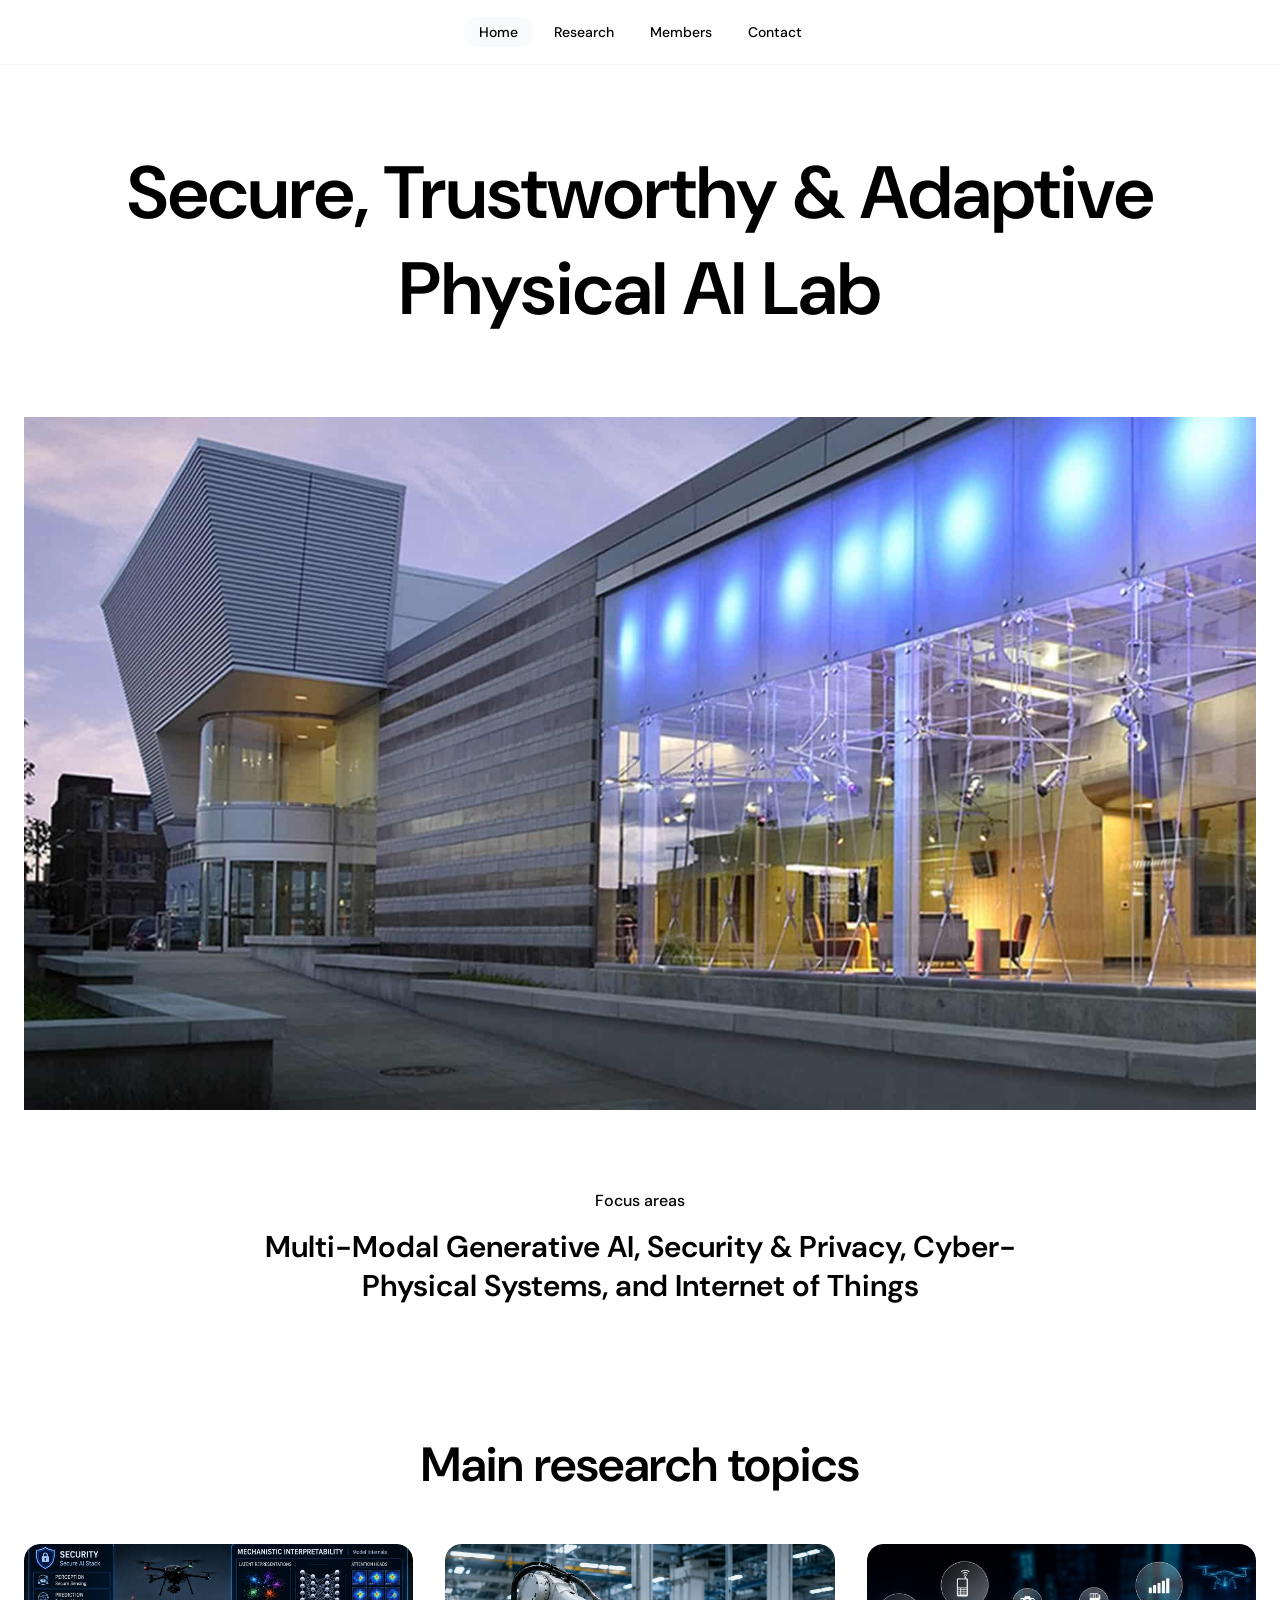
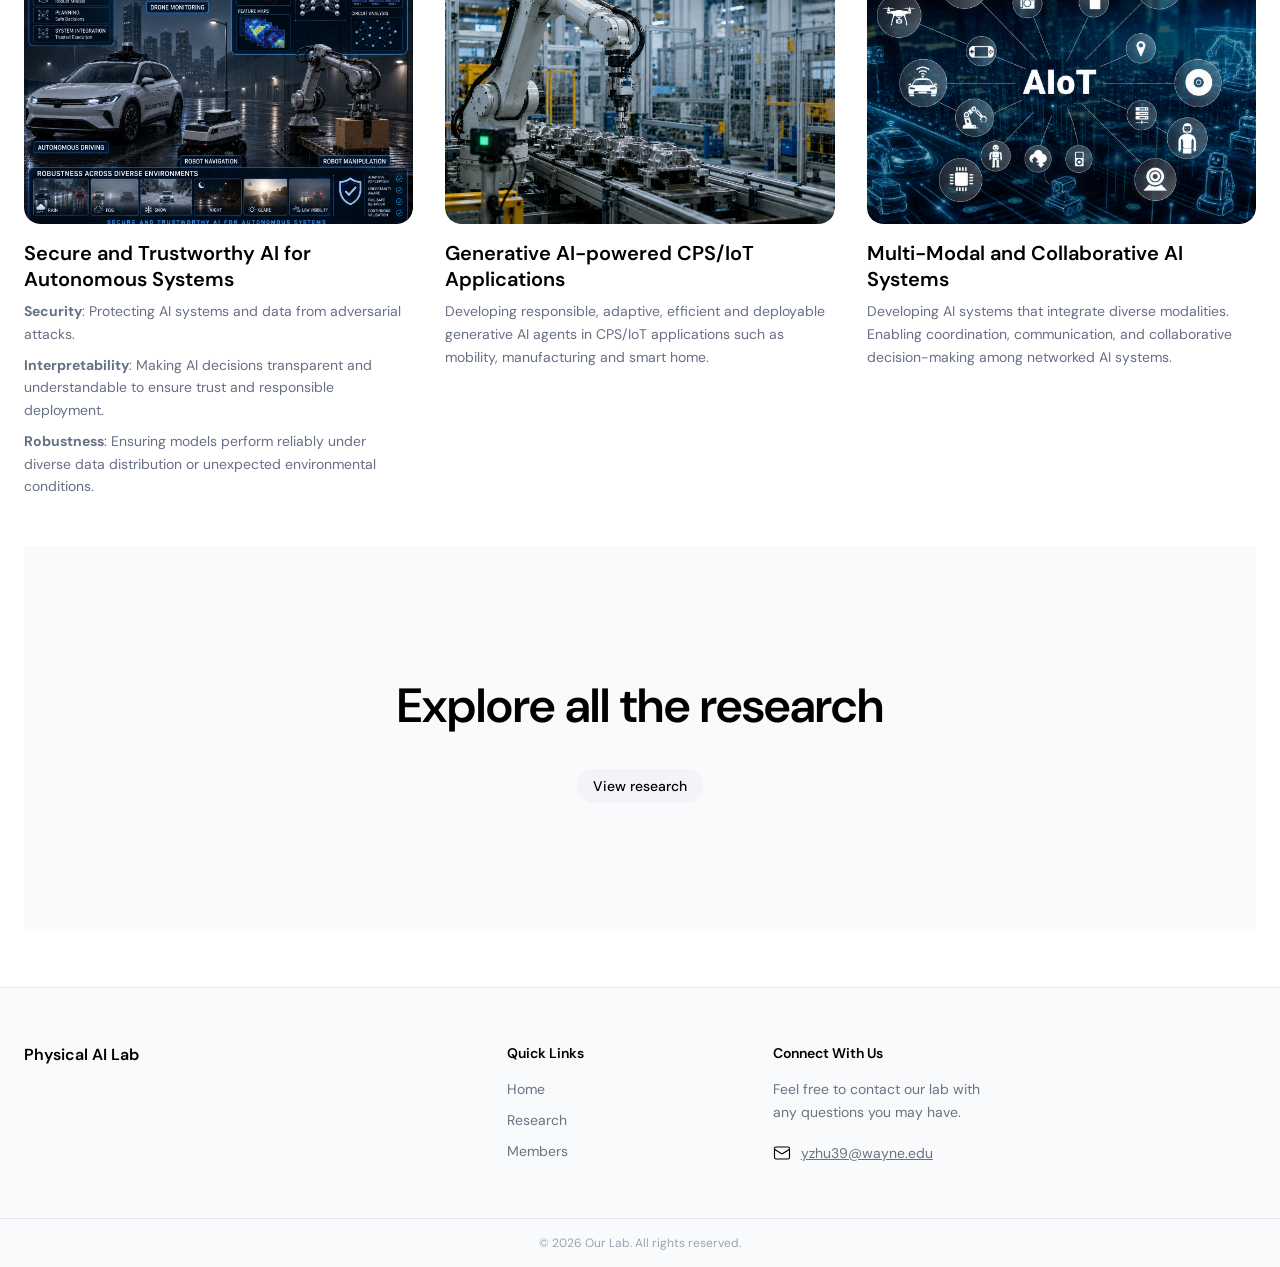
==== index.html @ b35528c7 "Initial commit" ====
<!DOCTYPE html>
<html lang="en">
<head>
  <meta charset="UTF-8" />
  <meta name="viewport" content="width=device-width, initial-scale=1.0" />
  <title>Home | AI Research Lab</title>
  <link rel="preconnect" href="https://fonts.googleapis.com" />
  <link rel="preconnect" href="https://fonts.gstatic.com" crossorigin />
  <link href="https://fonts.googleapis.com/css2?family=DM+Sans:ital,opsz,wght@0,9..40,300;0,9..40,400;0,9..40,500;0,9..40,600;0,9..40,700;1,9..40,400&display=swap" rel="stylesheet" />
  <link rel="stylesheet" href="css/styles.css" />
</head>
<body>

<!-- Loader -->
<div id="loader">
  <div class="loader-dots">
    <span class="loader-dot"></span>
    <span class="loader-dot"></span>
    <span class="loader-dot"></span>
  </div>
</div>

<!-- Header -->
<header>
  <div class="header-inner">
    <a href="index.html" class="header-logo"></a>
    <nav class="desktop-nav">
      <a href="index.html"   class="nav-link" data-page="index.html">Home</a>
      <!--<a href="about.html"   class="nav-link" data-page="about.html">About</a>-->
      <a href="research.html" class="nav-link" data-page="research.html">Research</a>
      <a href="members.html"  class="nav-link" data-page="members.html">Members</a>
      <button class="nav-link contact-link">Contact</button>

    </nav>
    <div></div>
    <button id="hamburger" class="hamburger" aria-label="Toggle menu" aria-expanded="false">
      <span class="hamburger-line"></span>
      <span class="hamburger-line"></span>
      <span class="hamburger-line"></span>
    </button>
  </div>
  <nav id="mobile-nav" class="mobile-nav">
    <a href="index.html"   class="mobile-nav-link" data-page="index.html">Home</a>
    <!--<a href="about.html"   class="mobile-nav-link" data-page="about.html">About</a>-->
    <a href="research.html" class="mobile-nav-link" data-page="research.html">Research</a>
    <a href="members.html"  class="mobile-nav-link" data-page="members.html">Members</a>
    <button class="mobile-nav-link contact-link">Contact</button>
    
  </nav>
</header>

<!-- Main -->
<main>
  <div class="container">

    <!-- Banner -->
    <div class="page-banner" style="margin-bottom:0;">
      <h1 class="page-banner-title">Secure, Trustworthy & Adaptive Physical AI Lab</h1>
      <!--<p class="page-banner-subtitle">
        the intersection of <strong>Physical AI</strong>, 
        <strong>Generative AI Agents</strong>, <strong>Security</strong>, 
        <strong>Cyber-Physical Systems (CPS)</strong>, and the 
        <strong>Internet of Things (IoT)</strong>-->
      </p>
      <img src="assets/images/techtown.jpg" alt="Home banner" class="page-banner-img" />
    </div>

    <!-- Focus areas -->
    <div class="focus-areas">
      <p class="focus-areas-label">Focus areas</p>
      <h2 class="focus-areas-heading">
        Multi-Modal Generative AI, Security & Privacy, 
        Cyber-Physical Systems, and 
        Internet of Things
      </h2>
    </div>

    <!-- AI/ML Research Focus -->
    <div class="research-grid-section">
      <div class="research-grid-header">
        <h2 class="research-grid-title">Main research topics</h2>
        <!-- <p class="research-grid-desc">
          Key research domains explored in our lab
        </p>-->
      </div>
      <div class="research-grid-cards">
        <div class="grid-card">
          <div class="grid-card-img-wrap">
            <img src="assets/images/trustworthy-ai.png" alt="Secure AI" class="grid-card-img" />
          </div>
          <div class="grid-card-content">
            <h3 class="grid-card-title">Secure and Trustworthy AI for Autonomous Systems</h3>
            <p class="grid-card-desc"><strong>Security</strong>: Protecting AI systems and data from adversarial attacks.</p> 
            <p class="grid-card-desc"><strong>Interpretability</strong>: Making AI decisions transparent and understandable to ensure trust and responsible deployment.</p>
            <p class="grid-card-desc"><strong>Robustness</strong>: Ensuring models perform reliably under diverse data distribution or unexpected environmental conditions.</p>
          </div>
        </div>
        <div class="grid-card">
          <div class="grid-card-img-wrap">
            <img src="assets/images/application.png" alt="Applications" class="grid-card-img" />
          </div>
          <div class="grid-card-content">
            <h3 class="grid-card-title">Generative AI-powered CPS/IoT Applications</h3>
            <p class="grid-card-desc">Developing responsible, adaptive, efficient and deployable generative AI agents in CPS/IoT applications such as mobility, manufacturing and smart home.</p>
          </div>
        </div>
        <div class="grid-card">
          <div class="grid-card-img-wrap">
            <img src="assets/images/connected-ai.png" alt="Multi-modal" class="grid-card-img" />
          </div>
          <div class="grid-card-content">
            <h3 class="grid-card-title">Multi-Modal and Collaborative AI Systems</h3>
            <p class="grid-card-desc">Developing AI systems that integrate diverse modalities. Enabling coordination, communication, and collaborative decision-making among networked AI systems.</p>
          </div>
        </div>
        <!-- <div class="grid-card">
          <div class="grid-card-img-wrap">
            <img src="assets/images/aiml-4.png" alt="Domain Generalization" class="grid-card-img" />
          </div>
          <div class="grid-card-content">
            <h3 class="grid-card-title">Multi-Modal Perception</h3>
            <p class="grid-card-desc">Enabling models to generalize effectively across unseen environments and diverse data distributions.</p>
          </div>
        </div>
        <div class="grid-card">
          <div class="grid-card-img-wrap">
            <img src="assets/images/aiml-5.png" alt="Domain Adaptation" class="grid-card-img" />
          </div>
          <div class="grid-card-content">
            <h3 class="grid-card-title">Connected and distributed intelligence</h3>
            <p class="grid-card-desc">Adapting models from one domain to another to improve performance in changing conditions.</p>
          </div>
        </div>
        <div class="grid-card">
          <div class="grid-card-img-wrap">
            <img src="assets/images/aiml-6.png" alt="Reinforcement Learning" class="grid-card-img" />
          </div>
          <div class="grid-card-content">
            <h3 class="grid-card-title">Reinforcement Learning</h3>
            <p class="grid-card-desc">Training agents through reward-based mechanisms to make optimal sequential decisions.</p>
          </div>
        </div>-->
      </div>
    </div>

    <!-- Applications -->
    <!-- <div class="research-grid-section">
      <div class="research-grid-header">
        <h2 class="research-grid-title">Applications</h2>
        <p class="research-grid-desc">
          Below are some of the different domains or applications in which we work on and apply our efforts to.
        </p>
      </div>
      <div class="research-grid-cards">
        <div class="grid-card">
          <div class="grid-card-img-wrap">
            <img src="assets/images/application-1.png" alt="Autonomous Driving" class="grid-card-img" />
          </div>
          <div class="grid-card-content">
            <h3 class="grid-card-title">Autonomous Driving</h3>
            <p class="grid-card-desc">Autonomous driving uses AI, sensors, and data processing to enable safe self-driving vehicles.</p>
          </div>
        </div>
        <div class="grid-card">
          <div class="grid-card-img-wrap">
            <img src="assets/images/application-3.png" alt="Intelligent Manufacturing" class="grid-card-img" />
          </div>
          <div class="grid-card-content">
            <h3 class="grid-card-title">Intelligent Manufacturing</h3>
            <p class="grid-card-desc">Intelligent manufacturing uses AI, automation, and data analytics to optimize processes, productivity, and innovation.</p>
          </div>
        </div>
        <div class="grid-card">
          <div class="grid-card-img-wrap">
            <img src="assets/images/application-2.png" alt="Smart Cities" class="grid-card-img" />
          </div>
          <div class="grid-card-content">
            <h3 class="grid-card-title">Robotics</h3>
            <p class="grid-card-desc">Smart cities integrate technology, data, and infrastructure to improve efficiency, sustainability, and residents' lives.</p>
          </div>
        </div>
      </div>
    </div>-->

    <!-- Courses Taught -->
    <!--<div class="research-grid-section">
      <div class="research-grid-header">
        <h2 class="research-grid-title">Courses Taught</h2>
        <p class="research-grid-desc">
          Take a class or course with me, below are some of the courses I teach in the fall and winter.
        </p>
      </div>
      <div class="research-grid-cards">
        <div class="grid-card">
          <div class="grid-card-img-wrap">
            <img src="assets/images/course-1.png" alt="Computer Systems Security" class="grid-card-img" />
          </div>
          <div class="grid-card-content">
            <h3 class="grid-card-title">Computer Systems Security</h3>
            <p class="grid-card-desc">Computer systems security protects networks, hardware, and software from cyberattacks, threats, and unauthorized access.</p>
          </div>
        </div>
        <div class="grid-card">
          <div class="grid-card-img-wrap">
            <img src="assets/images/course-2.png" alt="Secure Machine Learning" class="grid-card-img" />
          </div>
          <div class="grid-card-content">
            <h3 class="grid-card-title">Secure Machine Learning</h3>
            <p class="grid-card-desc">Secure machine learning defends algorithms and data against adversarial attacks, ensuring trustworthy systems.</p>
          </div>
        </div>
        <div class="grid-card">
          <div class="grid-card-img-wrap">
            <img src="assets/images/course-3.png" alt="Introduction to ML" class="grid-card-img" />
          </div>
          <div class="grid-card-content">
            <h3 class="grid-card-title">Introduction To Machine Learning &amp; Applications</h3>
            <p class="grid-card-desc">Machine learning enables data-driven systems to learn patterns, powering healthcare, finance, and automation.</p>
          </div>
        </div>
      </div>
    </div>-->

    <!-- Explore CTA -->
    <div style="margin: 3rem 0;">
      <div class="explore-section">
        <h2 class="explore-title">Explore all the research</h2>
        <a href="research.html" class="explore-btn">View research</a>
      </div>
    </div>

  </div>
</main>

<!-- Footer -->
<footer id="contact">
  <div class="footer-inner">
    <div class="footer-grid">
      <div>
        <p class="footer-brand-name">Physical AI Lab</p>
        <!--<p class="footer-brand-desc">Our lab is dedicated to advancing global research, driving meaningful breakthroughs across diverse fields of innovation.</p>-->
      </div>
      <div>
        <p class="footer-col-title">Quick Links</p>
        <ul class="footer-links">
          <li><a href="index.html">Home</a></li>
          <!--<li><a href="about.html">About</a></li>-->
          <li><a href="research.html">Research</a></li>
          <li><a href="members.html">Members</a></li>
        </ul>
      </div>
      <!--<div>
        <p class="footer-col-title">Collaboration Requests</p>
        <div class="footer-mail-row">
          <svg width="18" height="18" viewBox="0 0 24 24" fill="none" stroke="currentColor" stroke-width="1.5" stroke-linecap="round" stroke-linejoin="round"><rect width="20" height="16" x="2" y="4" rx="2"/><path d="m22 7-8.97 5.7a1.94 1.94 0 0 1-2.06 0L2 7"/></svg>
          <a href="mailto:yzhu39@wayne.edu">yzhu39@wayne.edu</a>
        </div>
      </div>-->
      <div>
        <p class="footer-col-title">Connect With Us</p>
        <p class="footer-connect-desc">Feel free to contact our lab with any questions you may have.</p>
        <div class="footer-mail-row">
          <svg width="18" height="18" viewBox="0 0 24 24" fill="none" stroke="currentColor" stroke-width="1.5" stroke-linecap="round" stroke-linejoin="round"><rect width="20" height="16" x="2" y="4" rx="2"/><path d="m22 7-8.97 5.7a1.94 1.94 0 0 1-2.06 0L2 7"/></svg>
          <a href="mailto:yzhu39@wayne.edu">yzhu39@wayne.edu</a>
        </div>
      </div>
    </div>
  </div>
  <div class="footer-bottom">
    <div class="footer-bottom-inner">
      <p class="footer-copyright">&copy; <span id="footer-year"></span> Our Lab. All rights reserved.</p>
    </div>
  </div>
</footer>

<script src="js/main.js"></script>
</body>
</html>
---- css/styles.css ----
/* Design tokens */
:root {
  --color-primary: #000000;
  --color-secondary: #F9FAFB;
  --color-gray50: #667085;
  --color-gray100: #F2F4F7;
  --color-gray300: #D0D5DD;
  --font-sans: 'DM Sans', sans-serif;
}

/* Reset */
*, *::before, *::after { box-sizing: border-box; margin: 0; padding: 0; }
body {
  font-family: var(--font-sans);
  -webkit-font-smoothing: antialiased;
  -moz-osx-font-smoothing: grayscale;
  color: var(--color-primary);
  background: #fff;
}
img { max-width: 100%; display: block; }
a { color: inherit; }
button { font-family: var(--font-sans); }

/* Loader */
#loader {
  position: fixed;
  inset: 0;
  z-index: 100;
  display: flex;
  align-items: center;
  justify-content: center;
  background: #fff;
}
.loader-dots { display: flex; gap: 0.5rem; }
.loader-dot {
  width: 12px;
  height: 12px;
  border-radius: 50%;
  background: #000;
  animation: dot-bounce 0.6s infinite alternate ease-in-out;
}
.loader-dot:nth-child(2) { animation-delay: 0.15s; }
.loader-dot:nth-child(3) { animation-delay: 0.3s; }
@keyframes dot-bounce {
  from { transform: translateY(0); }
  to   { transform: translateY(-10px); }
}

/* Layout container */
.container {
  width: 100%;
  max-width: 1280px;
  margin: 0 auto;
  padding: 0 1rem;
}
@media (min-width: 640px) { .container { padding: 0 1.5rem; } }

/* ─── Header ─── */
header {
  background: #fff;
  position: sticky;
  top: 0;
  z-index: 40;
  border-bottom: 1px solid #f9fafb;
}
.header-inner {
  max-width: 80rem;
  margin: 0 auto;
  height: 4rem;
  display: flex;
  align-items: center;
  justify-content: space-between;
  padding: 0 1.5rem;
}
.header-logo {
  font-size: 1rem;
  font-weight: 600;
  color: #111827;
  text-decoration: none;
}

/* Desktop nav */
.desktop-nav {
  display: none;
  align-items: center;
  gap: 0.25rem;
}
@media (min-width: 768px) { .desktop-nav { display: flex; } }

.nav-link {
  border-radius: 9999px;
  padding: 0.375rem 1rem;
  font-size: 0.875rem;
  font-weight: 500;
  color: #000;
  text-decoration: none;
  transition: background-color 0.2s;
  background: none;
  border: none;
  cursor: pointer;
}
.nav-link:hover { background-color: var(--color-secondary); }
.nav-link.active { background-color: var(--color-secondary); }

/* Hamburger */
.hamburger {
  display: flex;
  flex-direction: column;
  gap: 6px;
  padding: 0.5rem;
  background: none;
  border: none;
  cursor: pointer;
}
@media (min-width: 768px) { .hamburger { display: none; } }
.hamburger-line {
  display: block;
  width: 24px;
  height: 2px;
  background: #374151;
  transition: transform 0.3s, opacity 0.3s;
}
.hamburger.open .hamburger-line:nth-child(1) { transform: translateY(8px) rotate(45deg); }
.hamburger.open .hamburger-line:nth-child(2) { opacity: 0; }
.hamburger.open .hamburger-line:nth-child(3) { transform: translateY(-8px) rotate(-45deg); }

/* Mobile menu */
.mobile-nav {
  display: none;
  border-top: 1px solid #f3f4f6;
  background: #fff;
  padding: 0.75rem 1.5rem;
}
.mobile-nav.open { display: block; }
@media (min-width: 768px) { .mobile-nav { display: none !important; } }
.mobile-nav-link {
  display: block;
  width: 100%;
  border-radius: 0.5rem;
  padding: 0.625rem 1rem;
  text-align: left;
  font-size: 0.875rem;
  font-weight: 500;
  color: #000;
  text-decoration: none;
  transition: background-color 0.2s;
  background: none;
  border: none;
  cursor: pointer;
}
.mobile-nav-link:hover { background-color: var(--color-secondary); }
.mobile-nav-link.active { background-color: var(--color-secondary); }

/* ─── Footer ─── */
footer {
  background-color: var(--color-secondary);
  border-top: 1px solid #e5e7eb;
}
.footer-inner {
  max-width: 80rem;
  margin: 0 auto;
  padding: 3.5rem 1.5rem;
}
.footer-grid {
  display: grid;
  grid-template-columns: 1fr;
  gap: 3rem;
}
@media (min-width: 640px) { .footer-grid { grid-template-columns: 1fr 1fr; } }
@media (min-width: 1024px) { .footer-grid { grid-template-columns: 2fr 1fr 1fr 1fr; } }
.footer-brand-name { font-weight: 600; font-size: 1rem; color: #000; margin-bottom: 0.75rem; }
.footer-brand-desc { font-size: 0.875rem; color: #6b7280; line-height: 1.625; max-width: 20rem; }
.footer-col-title { font-weight: 600; font-size: 0.875rem; color: #000; margin-bottom: 1rem; }
.footer-links { list-style: none; }
.footer-links li + li { margin-top: 0.625rem; }
.footer-links a { font-size: 0.875rem; color: #6b7280; text-decoration: none; transition: color 0.2s; }
.footer-links a:hover { color: #000; }
.footer-mail-row { display: flex; align-items: center; gap: 0.625rem; }
.footer-mail-row a { font-size: 0.875rem; color: #6b7280; text-decoration: underline; transition: color 0.2s; }
.footer-mail-row a:hover { color: #000; }
.footer-connect-desc { font-size: 0.875rem; color: #6b7280; line-height: 1.625; margin-bottom: 1.25rem; }
.footer-bottom { border-top: 1px solid #e5e7eb; }
.footer-bottom-inner { max-width: 80rem; margin: 0 auto; padding: 1rem 1.5rem; }
.footer-copyright { font-size: 0.75rem; color: #9ca3af; text-align: center; }

/* ─── Page banner ─── */
.page-banner { margin-top: 3rem; }
@media (min-width: 640px) { .page-banner { margin-top: 5rem; } }
.page-banner-title {
  font-size: 2.25rem;
  font-weight: 600;
  color: #000;
  text-align: center;
}
@media (min-width: 640px) { .page-banner-title { font-size: 3rem; } }
@media (min-width: 768px) { .page-banner-title { font-size: 3.75rem; } }
@media (min-width: 1024px) { .page-banner-title { font-size: 4.625rem; } }
.page-banner-subtitle {
  font-size: 1rem;
  font-weight: 500;
  color: var(--color-gray50);
  text-align: center;
  margin-top: 1rem;
  max-width: 42rem;
  margin-left: auto;
  margin-right: auto;
}
.page-banner-img {
  width: 100%;
  height: auto;
  margin-top: 2.5rem;
}
@media (min-width: 640px) { .page-banner-img { margin-top: 5rem; } }

/* ─── Home: Focus areas ─── */
.focus-areas { margin: 3rem 0; text-align: center; }
@media (min-width: 640px) { .focus-areas { margin: 5rem 0; } }
.focus-areas-label { font-size: 1rem; font-weight: 500; color: #000; }
.focus-areas-heading {
  font-size: 1.25rem;
  font-weight: 600;
  color: #000;
  margin-top: 1rem;
  max-width: 48rem;
  margin-left: auto;
  margin-right: auto;
}
@media (min-width: 640px) { .focus-areas-heading { font-size: 1.5rem; } }
@media (min-width: 768px) { .focus-areas-heading { font-size: 1.875rem; } }

/* ─── Research grid (Home) ─── */
.research-grid-section { margin-top: 4rem; }
@media (min-width: 640px) { .research-grid-section { margin-top: 6rem; } }
@media (min-width: 1024px) { .research-grid-section { margin-top: 8rem; } }
.research-grid-header { text-align: center; max-width: 48rem; margin: 0 auto; }
.research-grid-title { font-size: 1.875rem; font-weight: 600; color: #000; }
@media (min-width: 640px) { .research-grid-title { font-size: 2.25rem; } }
@media (min-width: 768px) { .research-grid-title { font-size: 3rem; } }
.research-grid-desc { margin-top: 1rem; color: var(--color-gray50); font-size: 1rem; }
@media (min-width: 640px) { .research-grid-desc { font-size: 1.125rem; } }
.research-grid-cards {
  margin-top: 3rem;
  display: grid;
  grid-template-columns: 1fr;
  gap: 1.5rem;
}
@media (min-width: 640px) { .research-grid-cards { grid-template-columns: repeat(2, 1fr); gap: 2rem; } }
@media (min-width: 1024px) { .research-grid-cards { grid-template-columns: repeat(3, 1fr); } }
.grid-card-img-wrap { overflow: hidden; border-radius: 1rem; }
.grid-card-img {
  width: 100%;
  height: 220px;
  object-fit: cover;
  border-radius: 1rem;
  transition: transform 0.3s;
}
@media (min-width: 640px) { .grid-card-img { height: 260px; } }
@media (min-width: 1024px) { .grid-card-img { height: 280px; } }
.grid-card-img-wrap:hover .grid-card-img { transform: scale(1.05); }
.grid-card-content { margin-top: 1rem; }
.grid-card-title { font-size: 1.125rem; font-weight: 600; color: #000; }
@media (min-width: 640px) { .grid-card-title { font-size: 1.25rem; } }
.grid-card-desc { margin-top: 0.5rem; color: var(--color-gray50); font-size: 0.875rem; line-height: 1.625; }

/* ─── Explore Research CTA ─── */
.explore-section {
  padding: 4rem 1rem;
  background-color: var(--color-secondary);
  margin-bottom: 2.5rem;
  text-align: center;
}
@media (min-width: 640px) { .explore-section { padding: 6rem 1rem; margin-bottom: 3.5rem; } }
@media (min-width: 1024px) { .explore-section { padding: 8rem 1rem; } }
.explore-title { font-size: 1.5rem; font-weight: 600; color: #000; }
@media (min-width: 640px) { .explore-title { font-size: 1.875rem; } }
@media (min-width: 768px) { .explore-title { font-size: 2.25rem; } }
@media (min-width: 1024px) { .explore-title { font-size: 3rem; } }
.explore-btn {
  display: inline-block;
  margin-top: 2rem;
  background-color: var(--color-gray100);
  color: #000;
  font-size: 0.875rem;
  font-weight: 500;
  padding: 0.5rem 1rem;
  border-radius: 9999px;
  border: none;
  cursor: pointer;
  text-decoration: none;
  transition: background-color 0.2s;
}
.explore-btn:hover { background-color: #e5e7eb; }

/* ─── Our Vision (About) ─── */
.our-vision-section { margin-top: 5rem; }
@media (min-width: 640px) { .our-vision-section { margin-top: 8rem; } }
.our-vision-item {
  display: grid;
  grid-template-columns: 1fr;
  gap: 2.5rem;
  align-items: center;
  margin-bottom: 6rem;
}
@media (min-width: 768px) { .our-vision-item { grid-template-columns: 1fr 1fr; } }
/* Reverse layout for odd items */
@media (min-width: 768px) {
  .our-vision-item.reverse .our-vision-img-col { order: 2; }
  .our-vision-item.reverse .our-vision-content-col { order: 1; }
}
.our-vision-img { width: 100%; height: auto; border-radius: 1rem; }
.our-vision-title { font-size: 1.5rem; font-weight: 600; color: #000; }
@media (min-width: 640px) { .our-vision-title { font-size: 1.875rem; } }
.our-vision-subtitle { margin-top: 1rem; color: var(--color-gray50); font-size: 1rem; line-height: 1.625; }

/* ─── Research publication cards ─── */
.research-pub-list { margin-top: 2rem; display: flex; flex-direction: column; gap: 1rem; margin-bottom: 4rem; }
@media (min-width: 640px) { .research-pub-list { margin-top: 2.5rem; margin-bottom: 5rem; } }
.research-pub-card { border: 1px solid var(--color-gray100); border-radius: 1rem; padding: 1rem; }
@media (min-width: 640px) { .research-pub-card { padding: 1.5rem; } }
.research-pub-inner { display: flex; flex-direction: column; gap: 1rem; }
@media (min-width: 640px) { .research-pub-inner { flex-direction: row; } }
.research-pub-img { width: 100%; height: 12rem; object-fit: cover; border-radius: 0.75rem; flex-shrink: 0; }
@media (min-width: 640px) { .research-pub-img { width: 25%; height: auto; } }
.research-pub-body { width: 100%; }
.research-pub-title { font-size: 1rem; font-weight: 600; color: #000; text-align: left; line-height: 1.375; }
@media (min-width: 640px) { .research-pub-title { font-size: 1.125rem; } }
.research-pub-desc { color: var(--color-gray50); font-size: 0.875rem; line-height: 1.625; text-align: left; margin-top: 0.375rem; }
.research-pub-actions { display: flex; flex-wrap: wrap; align-items: center; gap: 0.5rem; margin-top: 1rem; }
.pub-btn {
  font-size: 0.875rem;
  font-weight: 500;
  background-color: var(--color-gray100);
  color: #000;
  padding: 0.375rem 1rem;
  border-radius: 9999px;
  border: none;
  cursor: pointer;
  display: inline-flex;
  align-items: center;
  gap: 0.375rem;
  transition: background-color 0.2s;
  text-decoration: none;
}
.pub-btn:hover { background-color: #e5e7eb; }
.research-pub-abstract {
  display: none;
  margin-top: 1rem;
  font-size: 0.875rem;
  color: #4b5563;
  line-height: 1.625;
  border-top: 1px solid var(--color-gray100);
  padding-top: 1rem;
}
.research-pub-abstract.open { display: block; }
.chevron-icon { transition: transform 0.2s; display: inline-flex; vertical-align: middle; }
.chevron-icon.open { transform: rotate(180deg); }

/* ─── Team Section ─── */
.team-section { width: 100%; background: #fff; padding: 3rem 1rem; }
@media (min-width: 640px) { .team-section { padding: 5rem 1.5rem; } }
.team-section-inner { max-width: 56rem; margin: 0 auto; }
.team-section-header { text-align: center; margin-bottom: 2.5rem; }
@media (min-width: 640px) { .team-section-header { margin-bottom: 3.5rem; } }
.team-section-title { font-weight: 700; color: #000; font-size: 1.875rem; letter-spacing: -0.025em; margin-bottom: 1rem; }
@media (min-width: 640px) { .team-section-title { font-size: 2.25rem; } }
.team-section-desc { color: #6b7280; font-size: 1rem; max-width: 28rem; margin: 0 auto; line-height: 1.625; }

.team-grid { display: grid; gap: 1.5rem; margin: 0 auto; }
@media (min-width: 640px) { .team-grid { gap: 2rem; } }
.team-grid-1 { grid-template-columns: 1fr; max-width: 20rem; }
.team-grid-2 { grid-template-columns: 1fr; max-width: 56rem; }
@media (min-width: 640px) { .team-grid-2 { grid-template-columns: repeat(2, 1fr); } }
.team-grid-3plus { grid-template-columns: 1fr; max-width: 56rem; }
@media (min-width: 640px) { .team-grid-3plus { grid-template-columns: repeat(2, 1fr); } }
@media (min-width: 1024px) { .team-grid-3plus { grid-template-columns: repeat(3, 1fr); } }

/* Member card */
.member-card { cursor: pointer; }
.member-card-img-wrap {
  position: relative;
  overflow: hidden;
  border-radius: 1rem;
  margin-bottom: 1rem;
  background: #f3f4f6;
  aspect-ratio: 4/5;
}
.member-card-img {
  width: 100%;
  height: 100%;
  object-fit: cover;
  object-position: top;
  transition: transform 0.5s;
}
.member-card:hover .member-card-img { transform: scale(1.05); }
.member-card-overlay {
  position: absolute;
  inset: 0;
  background: linear-gradient(to top, rgba(0,0,0,0.2), transparent);
  opacity: 0;
  transition: opacity 0.3s;
}
.member-card:hover .member-card-overlay { opacity: 1; }
.member-card-content { padding: 0 0.25rem; }
.member-card-name { font-weight: 700; color: #000; font-size: 1rem; line-height: 1.375; margin-bottom: 0.125rem; }
.member-card-title-text { font-size: 0.875rem; color: #6b7280; margin-bottom: 0.75rem; }
.member-social-links { display: flex; align-items: center; gap: 0.25rem; flex-wrap: wrap; margin-left: -0.25rem; }
.social-link {
  width: 2rem;
  height: 2rem;
  display: flex;
  align-items: center;
  justify-content: center;
  border-radius: 50%;
  color: #9ca3af;
  transition: color 0.2s, background-color 0.2s;
  text-decoration: none;
}
.social-link:hover { color: #000; background-color: #f3f4f6; }

/* ─── Openings ─── */
.openings-section { text-align: center; margin-bottom: 2.5rem; }
@media (min-width: 640px) { .openings-section { margin-bottom: 3.5rem; } }
.openings-title { font-weight: 700; color: #000; font-size: 1.875rem; letter-spacing: -0.025em; margin-bottom: 1rem; }
@media (min-width: 640px) { .openings-title { font-size: 2.25rem; } }
.openings-sub { color: #6b7280; font-size: 1rem; max-width: 28rem; margin: 0 auto; line-height: 1.625; }
.openings-list { margin-top: 2rem; display: flex; flex-direction: column; gap: 1rem; text-align: left; }
@media (min-width: 640px) { .openings-list { margin-top: 2.5rem; } }
.opening-item { display: flex; flex-direction: column; gap: 1rem; padding: 1rem; justify-content: center; }
@media (min-width: 640px) { .opening-item { flex-direction: row; } }
.opening-content { width: 100%; border-bottom: 1px solid var(--color-gray300); padding-bottom: 1rem; }
@media (min-width: 640px) { .opening-content { width: 75%; } }
.opening-title { font-size: 1.25rem; font-weight: 600; color: #000; }
@media (min-width: 640px) { .opening-title { font-size: 1.125rem; } }
.opening-desc { color: var(--color-gray50); font-size: 0.875rem; line-height: 1.625; margin-top: 0.5rem; }
.opening-desc a { color: #3b82f6; }
.opening-desc a:hover { text-decoration: underline; }
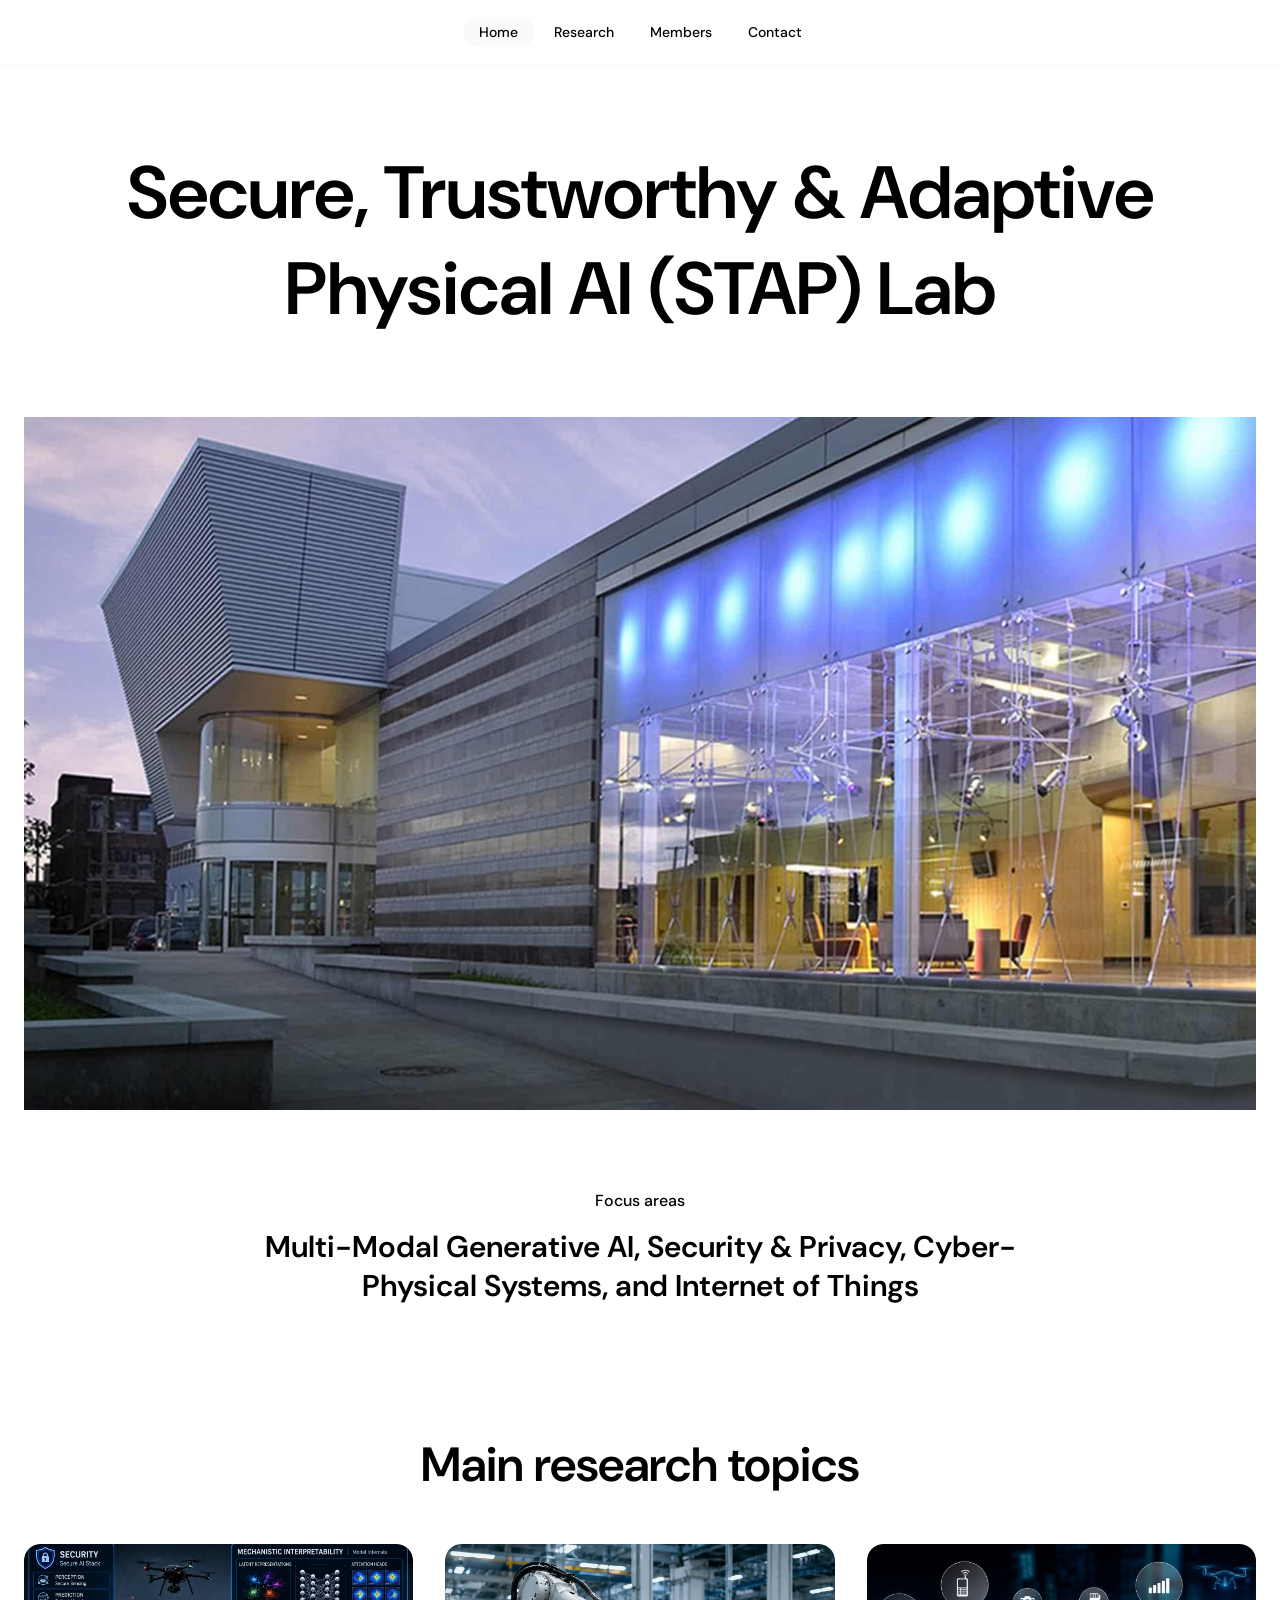
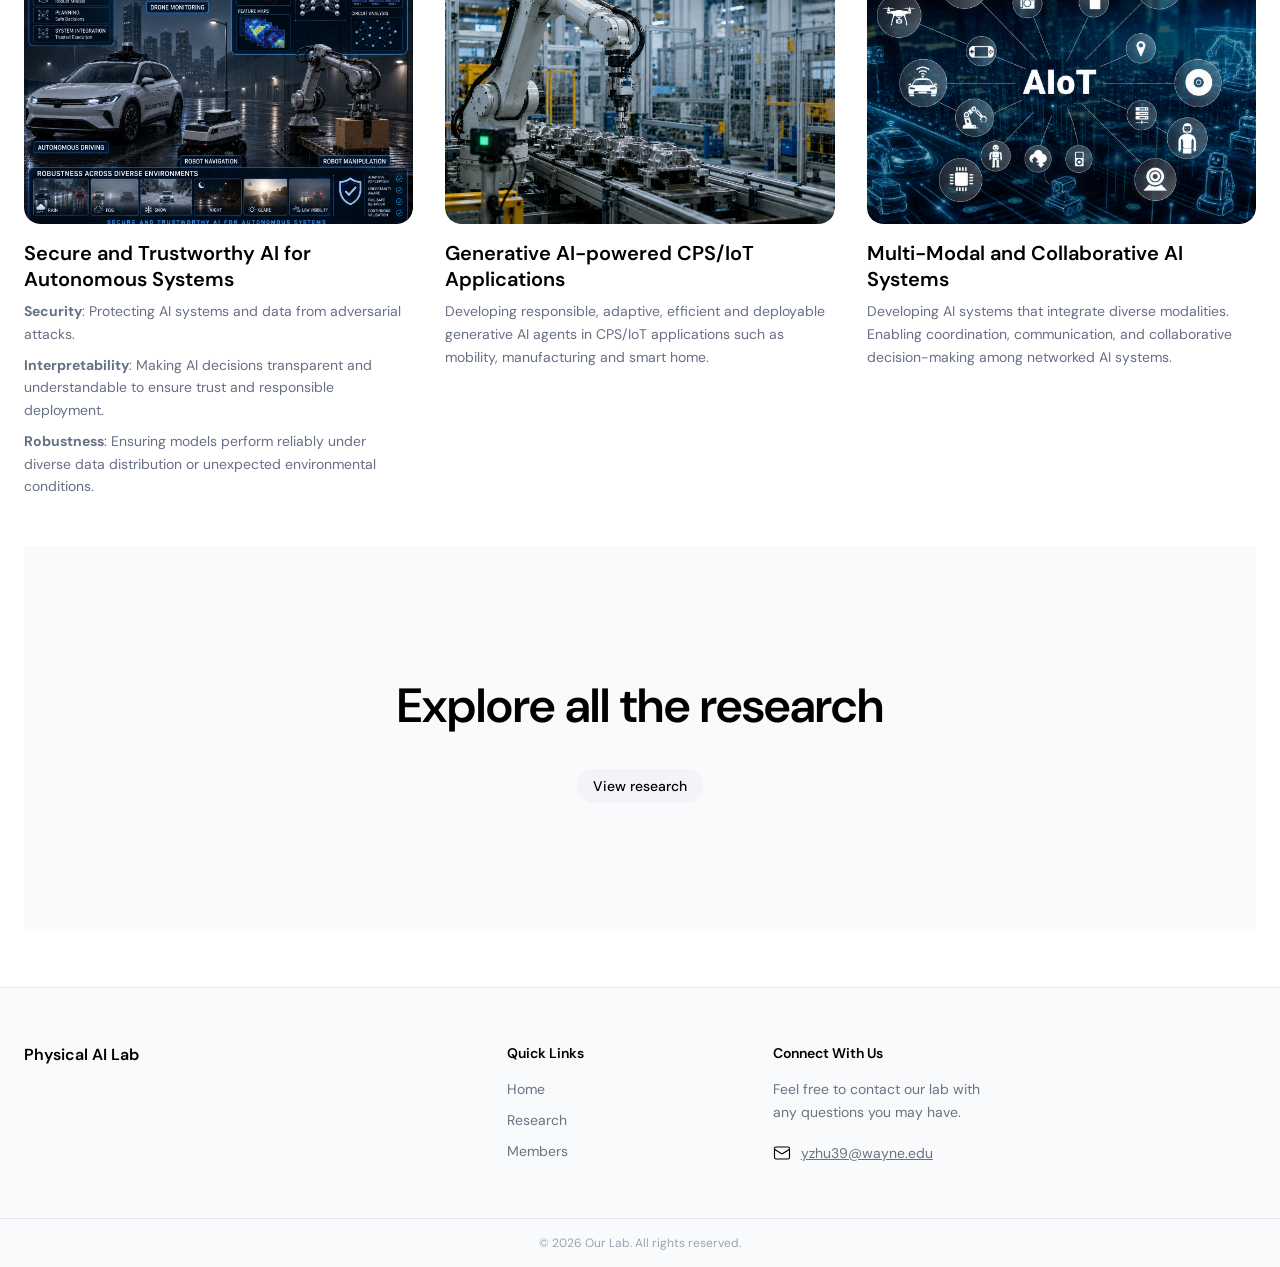
==== commit 89f123d6: "1" ====
--- a/index.html
+++ b/index.html
@@ -3,7 +3,7 @@
 <head>
   <meta charset="UTF-8" />
   <meta name="viewport" content="width=device-width, initial-scale=1.0" />
-  <title>Home | AI Research Lab</title>
+  <title>Home | STAP Lab</title>
   <link rel="preconnect" href="https://fonts.googleapis.com" />
   <link rel="preconnect" href="https://fonts.gstatic.com" crossorigin />
   <link href="https://fonts.googleapis.com/css2?family=DM+Sans:ital,opsz,wght@0,9..40,300;0,9..40,400;0,9..40,500;0,9..40,600;0,9..40,700;1,9..40,400&display=swap" rel="stylesheet" />
@@ -55,7 +55,7 @@
 
     <!-- Banner -->
     <div class="page-banner" style="margin-bottom:0;">
-      <h1 class="page-banner-title">Secure, Trustworthy & Adaptive Physical AI Lab</h1>
+      <h1 class="page-banner-title">Secure, Trustworthy & Adaptive Physical AI (STAP) Lab</h1>
       <!--<p class="page-banner-subtitle">
         the intersection of <strong>Physical AI</strong>, 
         <strong>Generative AI Agents</strong>, <strong>Security</strong>, 
